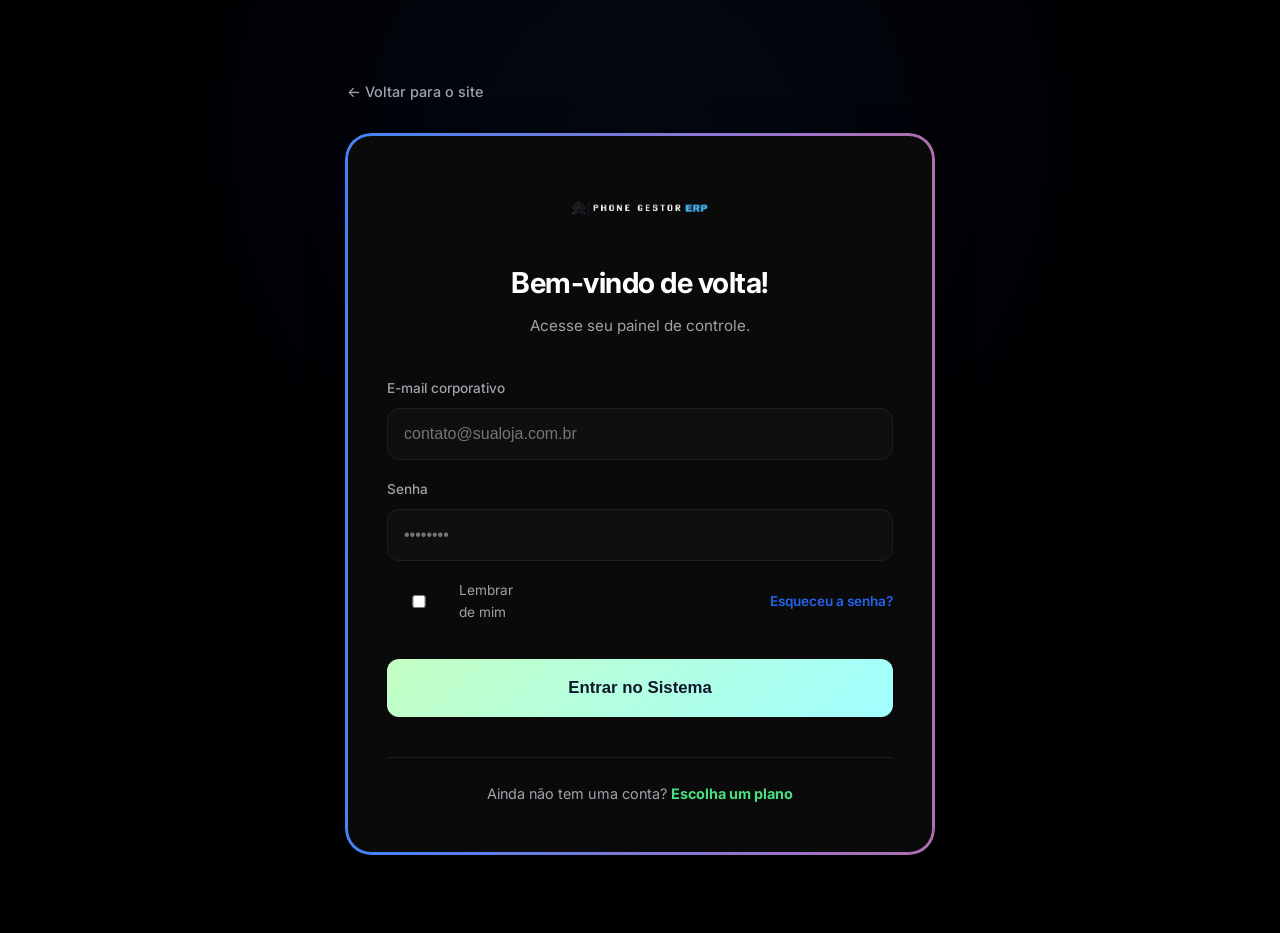
==== login.html @ ba608f6a "feat: Landing page, responsividade e tela de login finalizadas" ====
<!DOCTYPE html>
<html lang="pt-BR">
<head>
    <meta charset="UTF-8">
    <meta name="viewport" content="width=device-width, initial-scale=1.0">
    <title>Login | Phone Gestor ERP</title>
    <link rel="stylesheet" href="landing.css">
    <link href="https://fonts.googleapis.com/css2?family=Inter:wght@400;500;600;700;800&display=swap" rel="stylesheet">
</head>
<body class="dark-mode login-page-body">

    <div class="bg-glow glow-top" style="left: 50%; transform: translateX(-50%); width: 80vw; top: -20%;"></div>

    <div class="login-wrapper">
        <a href="index.html" class="btn-back" id="btnBack">← Voltar para o site</a>

        <div class="login-card gemini-border">
            <div class="login-header">
                <img src="Novo Projeto TextBranco.png" alt="Phone Gestor ERP" class="login-logo">
                <h2>Bem-vindo de volta!</h2>
                <p>Acesse seu painel de controle.</p>
            </div>

            <form class="login-form" onsubmit="event.preventDefault(); alert('Em breve: Redirecionando para o Dashboard em React! 🚀');">
                <div class="input-group">
                    <label for="email">E-mail corporativo</label>
                    <input type="email" id="email" placeholder="contato@sualoja.com.br" required>
                </div>

                <div class="input-group">
                    <label for="password">Senha</label>
                    <input type="password" id="password" placeholder="••••••••" required>
                </div>

                <div class="login-options">
                    <label class="remember-me">
                        <input type="checkbox"> Lembrar de mim
                    </label>
                    <a href="#" class="forgot-password">Esqueceu a senha?</a>
                </div>

                <button type="submit" class="btn-submit btn-login-action">Entrar no Sistema</button>
            </form>

            <div class="login-footer">
                <p>Ainda não tem uma conta? <a href="index.html#planos">Escolha um plano</a></p>
            </div>
        </div>
    </div>

    <script>
        document.getElementById('btnBack').addEventListener('click', function(e) {
            e.preventDefault(); // Impede o clique seco
            const link = this.href;
            document.body.style.opacity = '0'; // Faz a página sumir suavemente
            setTimeout(() => {
                window.location.href = link; // Vai pra home depois que sumiu
            }, 300); // 300ms é o tempo da transição no CSS
        });
    </script>
</body>
</html>
---- landing.css ----
:root {
    --bg-main: #000000;
    --bg-header: rgba(10, 10, 10, 0.9);
    --bg-card: #0a0a0a;
    --bg-card-dark: #121214;
    --text-primary: #ffffff;
    --text-secondary: #a1a1aa;
    --primary-color: #2563eb;
    --border-color: #1f1f23;
    --pill-bg: rgba(255, 255, 255, 0.03);
    --btn-cta-gradient: linear-gradient(135deg, #c4ffc4 0%, #a1ffff 100%);
    --shadow: 0 10px 40px rgba(0, 0, 0, 0.3);
    --gemini-gradient: linear-gradient(90deg, #4285f4, #9b72cb, #d96570, #f4af42, #4285f4);
    /* Cores Planos */
    --plan-bg-light: #ffffff;
    --plan-text-dark: #0f172a;
    --plan-highlight: linear-gradient(135deg, #2563eb 0%, #3b82f6 100%);
    /* Cor Métrica */
    --metric-gradient: linear-gradient(135deg, #4ade80 0%, #3b82f6 100%);
}

body.light-mode {
    --bg-main: #f8fafc;
    --bg-header: rgba(255, 255, 255, 0.9);
    --bg-card: #ffffff;
    --bg-card-dark: #f1f5f9;
    --text-primary: #0f172a;
    --text-secondary: #64748b;
    --border-color: #e2e8f0;
    --pill-bg: #e2e8f0;
    --shadow: 0 10px 40px rgba(0, 0, 0, 0.05);
}

* { margin: 0; padding: 0; box-sizing: border-box; }
html { scroll-behavior: smooth; }

body { 
    font-family: 'Inter', sans-serif; 
    background-color: var(--bg-main); 
    color: var(--text-primary); 
    transition: background-color 0.3s, color 0.3s; 
    line-height: 1.6; 
    overflow-x: hidden; 
    position: relative;
}

/* --- EFEITOS DE BRILHO (GLOW) NO FUNDO --- */
.bg-glow {
    position: absolute;
    border-radius: 50%;
    filter: blur(150px);
    z-index: 0;
    opacity: 0.3;
    pointer-events: none;
}
.glow-top {
    top: -10%;
    left: 10%;
    width: 50vw;
    height: 50vw;
    background: radial-gradient(circle, rgba(37, 99, 235, 0.5), transparent 70%);
}
.glow-bottom {
    bottom: 20%;
    right: 5%;
    width: 40vw;
    height: 40vw;
    background: radial-gradient(circle, rgba(74, 222, 128, 0.3), transparent 70%);
}

.container { max-width: 1200px; margin: 0 auto; padding: 0 5%; position: relative; z-index: 1; }

/* Header & Nav */
header { 
    background: var(--bg-header); 
    -webkit-backdrop-filter: blur(10px); /* Blindagem Safari */
    backdrop-filter: blur(10px); 
    padding: 0.8rem 0; position: fixed; width: 100%; top: 0; z-index: 1000; border-bottom: 1px solid var(--border-color); 
}
.navbar { display: flex; justify-content: space-between; align-items: center; }
.logo { font-size: 1.4rem; font-weight: 800; color: var(--text-primary); }
.logo span { color: var(--primary-color); }

.pill-menu { display: flex; background: var(--pill-bg); border-radius: 50px; padding: 0.3rem; border: 1px solid var(--border-color); }
.pill-menu a { text-decoration: none; color: var(--text-secondary); padding: 0.5rem 1.2rem; font-weight: 600; font-size: 0.9rem; border-radius: 50px; transition: background 0.3s, color 0.3s; }
.pill-menu a:hover, .pill-menu a.active { background: rgba(255, 255, 255, 0.05); color: var(--text-primary); }

.header-actions { display: flex; align-items: center; gap: 1rem; }
.theme-btn { background: none; border: none; cursor: pointer; font-size: 1.2rem; color: var(--text-secondary); transition: color 0.3s; }
.theme-btn:hover { color: var(--text-primary); }

body.dark-mode .icon-moon { display: none; }
body.light-mode .icon-sun { display: none; }

.btn-login { background: var(--primary-color); color: white; text-decoration: none; padding: 0.6rem 1.4rem; border-radius: 50px; font-weight: 700; }

/* Menu Mobile BTN */
.mobile-menu-btn {
    display: none;
    background: none;
    border: none;
    color: var(--text-primary);
    font-size: 1.8rem;
    cursor: pointer;
    margin-left: 0.5rem;
}

/* Hero Section */
.hero { padding: 6.5rem 0 5rem; display: flex; flex-direction: column; justify-content: flex-start; align-items: center; text-align: center; position: relative; }

.hero-badge { display: inline-flex; align-items: center; gap: 0.5rem; background: rgba(255, 255, 255, 0.03); border: 1px solid rgba(255, 255, 255, 0.1); padding: 0.5rem 1.2rem; border-radius: 50px; font-size: 0.9rem; color: var(--text-primary); margin-bottom: 2rem; font-weight: 600; -webkit-backdrop-filter: blur(5px); backdrop-filter: blur(5px); }
.badge-icon { font-size: 1.1rem; }

.hero-top-info { display: flex; align-items: center; justify-content: center; gap: 1.2rem; margin-bottom: 2rem; z-index: 2; position: relative; }
.top-logo { height: 65px; width: auto; object-fit: contain; }
.top-description { font-size: 0.9rem; color: var(--text-secondary); text-align: left; margin: 0; line-height: 1.4; border-left: 1px solid var(--border-color); padding-left: 1.2rem; }
.hero-main-text { z-index: 2; position: relative; }
.hero-main-text h1 { font-size: 4.2rem; line-height: 1.1; margin-bottom: 1.5rem; color: var(--text-primary); letter-spacing: -2px; }
.hero-main-text h1 span { color: #4ade80; }
.hero-main-text p { font-size: 1.2rem; color: var(--text-secondary); max-width: 700px; margin: 0 auto 3rem; line-height: 1.6; }

.hero-actions { display: flex; flex-direction: column; align-items: center; gap: 0.8rem; z-index: 2; position: relative; }
.micro-copy { font-size: 0.85rem; color: var(--text-secondary); font-weight: 500; opacity: 0.8; }

/* Botões Principais */
.btn-cta, .btn-faq { 
    background: var(--btn-cta-gradient); 
    color: #0f172a; 
    padding: 1.2rem 2.8rem; 
    border-radius: 50px; 
    font-weight: 800; 
    text-decoration: none; 
    font-size: 1.1rem; 
    transition: transform 0.3s ease; 
    display: inline-block; 
    position: relative; 
    z-index: 2; 
}
.btn-faq { padding: 1rem 2.2rem; font-size: 1.05rem; }

.btn-cta::before, .btn-faq::before { 
    content: ""; position: absolute; inset: -4px; border-radius: 60px; 
    background: var(--gemini-gradient); background-size: 300% 300%; 
    filter: blur(15px); z-index: -1; animation: moveGradient 4s linear infinite; 
    opacity: 0.7; transition: opacity 0.3s ease; pointer-events: none;
}
.btn-cta:hover::before, .btn-faq:hover::before { opacity: 1; }
.btn-cta:hover, .btn-faq:hover { transform: scale(1.05); }

/* Avatar Group */
.avatar-group-wrapper { display: flex; align-items: center; gap: 1rem; margin-top: 1.5rem; background: rgba(255, 255, 255, 0.03); padding: 0.5rem 1rem 0.5rem 0.5rem; border-radius: 50px; border: 1px solid var(--border-color); -webkit-backdrop-filter: blur(5px); backdrop-filter: blur(5px);}
.avatar-group { display: flex; align-items: center; }
.avatar-group img, .avatar-count { 
    width: 40px; height: 40px; 
    border-radius: 50%; 
    border: 2px solid var(--bg-main); 
    object-fit: cover; 
    position: relative;
}
.avatar-group img:not(:first-child), .avatar-count { margin-left: -15px; }

.avatar-count { 
    background: var(--metric-gradient); 
    color: #0f172a; 
    display: flex; align-items: center; justify-content: center; 
    font-weight: 800; font-size: 0.75rem; z-index: 1; 
}
.avatar-text { font-size: 0.85rem; color: var(--text-secondary); font-weight: 500; }

/* SEÇÃO DE MÉTRICAS */
.metrics { padding: 4rem 0 6rem; text-align: center; }
.gradient-text {
    background: var(--metric-gradient);
    -webkit-background-clip: text;
    background-clip: text;
    -webkit-text-fill-color: transparent;
    display: inline-block;
}
.metrics-grid { display: grid; grid-template-columns: repeat(4, 1fr); gap: 2rem; max-width: 1100px; margin: 0 auto; background: var(--bg-card); padding: 3rem; border-radius: 24px; border: 1px solid var(--border-color); box-shadow: var(--shadow); }
.metric-item h3 { font-size: 3rem; font-weight: 800; letter-spacing: -2px; margin-bottom: 0.5rem; }
.metric-item p { font-size: 0.95rem; color: var(--text-secondary); font-weight: 500; line-height: 1.4; }

/* COMPARAÇÃO LADO A LADO */
.comparison { padding: 5rem 0; }
.comparison-header { text-align: center; margin-bottom: 4rem; }
.comparison-header h2 { font-size: 2.8rem; color: var(--text-primary); margin-bottom: 1rem; letter-spacing: -1px; }
.comparison-header p { font-size: 1.2rem; color: var(--text-secondary); max-width: 600px; margin: 0 auto; }
.comparison-grid { display: grid; grid-template-columns: 1fr 1fr; gap: 2.5rem; max-width: 1000px; margin: 0 auto; }
.compare-card { padding: 3rem; border-radius: 24px; position: relative; }

.card-gestor { background-color: var(--bg-card-dark); border: none; display: flex; flex-direction: column; gap: 2rem; transition: background 0.3s; }
.card-logo-wrapper { display: flex; justify-content: center; margin-bottom: 0.5rem; }
.compare-logo { height: 75px; width: auto; object-fit: contain; }

.gemini-border::before {
    content: ""; position: absolute; inset: -2px; border-radius: 26px; padding: 3px;
    background: var(--gemini-gradient); background-size: 300% 300%;
    -webkit-mask: linear-gradient(#fff 0 0) content-box, linear-gradient(#fff 0 0);
    -webkit-mask-composite: xor; mask: linear-gradient(#fff 0 0) content-box, linear-gradient(#fff 0 0); mask-composite: exclude;
    animation: moveGradient 4s linear infinite; pointer-events: none;
}
@keyframes moveGradient { 0% { background-position: 0% 50%; } 50% { background-position: 100% 50%; } 100% { background-position: 0% 50%; } }

.card-others { background: linear-gradient(180deg, #ef4444 0%, #7f1d1d 100%); color: white; box-shadow: 0 10px 40px rgba(239, 68, 68, 0.2); }
.card-others h3 { font-size: 2rem; text-align: center; margin-bottom: 1.5rem; border-bottom: 1px solid rgba(255,255,255,0.15); padding-bottom: 1.5rem; color: white; letter-spacing: -1px; }

.compare-list { list-style: none; display: flex; flex-direction: column; gap: 1.5rem; }
.compare-list li { display: flex; align-items: center; gap: 1.2rem; font-size: 1rem; line-height: 1.4; }
.card-gestor .compare-list li { color: var(--text-primary); font-weight: 600; }
.card-others .compare-list li { color: #fecaca; }

.icon-check { color: #4ade80; font-size: 1.3rem; font-weight: 900; background: rgba(74, 222, 128, 0.1); width: 32px; height: 32px; display: flex; align-items: center; justify-content: center; border-radius: 50%; flex-shrink: 0; }
.icon-x { color: white; font-size: 1.3rem; font-weight: 900; background: rgba(255, 255, 255, 0.2); width: 32px; height: 32px; display: flex; align-items: center; justify-content: center; border-radius: 50%; flex-shrink: 0; }

/* SEÇÃO DE AVALIAÇÕES */
.testimonials { padding: 5rem 0; background: transparent; }
.testimonials-header { text-align: center; margin-bottom: 4rem; }
.testimonials-header h2 { font-size: 2.8rem; color: var(--text-primary); margin-bottom: 1rem; letter-spacing: -1px; }
.testimonials-header p { font-size: 1.2rem; color: var(--text-secondary); max-width: 600px; margin: 0 auto; }

.testimonials-grid { display: grid; grid-template-columns: repeat(3, 1fr); gap: 2rem; }
.test-card { background: var(--bg-card); padding: 2.5rem; border-radius: 20px; border: 1px solid var(--border-color); display: flex; flex-direction: column; gap: 1.5rem; transition: transform 0.3s, box-shadow 0.3s; }
.test-card:hover { transform: translateY(-5px); box-shadow: var(--shadow); border-color: rgba(255,255,255,0.1); }

.stars { color: #fbbf24; font-size: 1.5rem; letter-spacing: 2px; }
.test-text { color: var(--text-secondary); font-style: italic; line-height: 1.6; flex-grow: 1; }

.test-user { display: flex; align-items: center; gap: 1rem; border-top: 1px solid var(--border-color); padding-top: 1.5rem; }
.test-user img { width: 50px; height: 50px; border-radius: 50%; object-fit: cover; }
.user-details { display: flex; flex-direction: column; }
.user-details strong { color: var(--text-primary); font-size: 1rem; }
.user-details span { color: var(--primary-color); font-size: 0.85rem; font-weight: 600; }

/* SEÇÃO DE PLANOS */
.pricing { padding: 5rem 0 8rem; }
.pricing-header { text-align: center; margin-bottom: 4rem; }
.pricing-header h2 { font-size: 2.8rem; color: var(--text-primary); margin-bottom: 1rem; letter-spacing: -1px; }
.pricing-header p { font-size: 1.2rem; color: var(--text-secondary); }
.pricing-grid { display: grid; grid-template-columns: repeat(3, 1fr); gap: 2rem; max-width: 1100px; margin: 0 auto; align-items: stretch; }
.pricing-card { background: var(--plan-bg-light); border-radius: 24px; padding: 3rem 2rem; display: flex; flex-direction: column; box-shadow: var(--shadow); position: relative; }
.plan-subtitle { font-size: 0.9rem; color: #64748b; min-height: 40px; margin-bottom: 1rem; }
.plan-title { font-size: 2.5rem; color: var(--plan-text-dark); margin-bottom: 2rem; letter-spacing: -1px; }
.plan-features { list-style: none; margin-bottom: 3rem; flex-grow: 1; }
.plan-features li { display: flex; align-items: flex-start; gap: 0.8rem; margin-bottom: 1.2rem; font-size: 0.95rem; color: #334155; }
.icon-check-small { color: #22c55e; font-weight: bold; font-size: 1.1rem; }
.plan-price { display: flex; align-items: baseline; gap: 0.5rem; margin-bottom: 0.5rem; color: var(--plan-text-dark); }
.price-prefix { font-size: 1.5rem; font-weight: 700; }
.price-value { font-size: 3.5rem; font-weight: 800; letter-spacing: -2px; display: flex; align-items: flex-start;}
.cents { font-size: 0.45em; font-weight: 700; line-height: 1.2; margin-top: 0.3rem; margin-left: 2px;}
.plan-billing { font-size: 0.9rem; color: #64748b; margin-bottom: 2rem; font-weight: 500;}

.btn-plan { width: 100%; text-align: center; padding: 1.1rem; border-radius: 50px; font-weight: 700; text-decoration: none; transition: transform 0.2s, opacity 0.2s; position: relative; z-index: 2; cursor: pointer; }
.btn-plan:hover { transform: scale(1.02); opacity: 0.9; }
.btn-plan-light { background: #e2e8f0; color: #0f172a; }

.plan-highlight { background: var(--plan-highlight); transform: scale(1.05); z-index: 10; border: none; }
.text-light { color: #ffffff !important; }
.plan-highlight .plan-features li { color: #ffffff; font-weight: 700; }
.plan-highlight .icon-check-small { color: #4ade80; }
.btn-plan-dark { background: #4ade80; color: #0f172a; }
.badge { position: absolute; top: -15px; left: 50%; transform: translateX(-50%); background: white; color: var(--primary-color); padding: 0.5rem 1.5rem; border-radius: 50px; font-weight: 800; font-size: 0.8rem; box-shadow: 0 4px 10px rgba(0,0,0,0.1); z-index: 5; white-space: nowrap;}

/* SEÇÃO DE DÚVIDAS (FAQ) */
.faq-section { padding: 6rem 0; background-color: var(--bg-card); border-top: 1px solid var(--border-color); border-bottom: 1px solid var(--border-color);}
.faq-grid { display: grid; grid-template-columns: 1fr 1.2fr; gap: 4rem; align-items: start; }
.faq-left { position: sticky; top: 100px; }
.faq-accent-line { width: 60px; height: 4px; background: var(--gemini-gradient); margin-bottom: 1.5rem; border-radius: 2px; }
.faq-left h2 { font-size: 2.5rem; color: var(--text-primary); margin-bottom: 1.5rem; line-height: 1.2; letter-spacing: -1px; }
.faq-left p { color: var(--text-secondary); font-size: 1.1rem; margin-bottom: 2rem; line-height: 1.6; }

.faq-right { display: flex; flex-direction: column; gap: 1rem; }
.faq-item { border: 1px solid var(--border-color); border-radius: 12px; background: var(--bg-main); overflow: hidden; transition: border-color 0.3s; }
.faq-item.active { border-color: var(--primary-color); }
.faq-question { width: 100%; text-align: left; padding: 1.5rem; background: none; border: none; color: var(--text-primary); font-size: 1.1rem; font-weight: 600; cursor: pointer; display: flex; justify-content: space-between; align-items: center; font-family: 'Inter', sans-serif; }
.faq-icon { font-size: 1.5rem; color: var(--text-secondary); transition: transform 0.3s ease; }
.faq-item.active .faq-icon { transform: rotate(45deg); color: var(--primary-color); }
.faq-answer { max-height: 0; overflow: hidden; transition: max-height 0.4s ease-out, padding 0.4s ease; padding: 0 1.5rem; }
.faq-item.active .faq-answer { max-height: 200px; padding: 0 1.5rem 1.5rem 1.5rem; }
.faq-answer p { color: var(--text-secondary); font-size: 0.95rem; line-height: 1.6; }

/* CAPTURA */
.capture { padding: 6rem 0; margin: auto; position: relative;}
.hero-form { background: var(--bg-card); padding: 3.5rem; border-radius: 24px; border: 1px solid var(--border-color); box-shadow: var(--shadow); max-width: 550px; margin: 0 auto; text-align: center; position: relative; z-index: 2;}
.hero-form h3 { margin-bottom: 0.8rem; font-size: 1.8rem; letter-spacing: -1px;}
.hero-form p { color: var(--text-secondary); font-size: 0.95rem; margin-bottom: 2rem; }
form { display: flex; flex-direction: column; gap: 1.2rem; }
input { padding: 1.2rem; background: rgba(255, 255, 255, 0.02); border: 1px solid var(--border-color); border-radius: 12px; font-size: 1rem; color: var(--text-primary); transition: border-color 0.3s, background 0.3s; width: 100%;}
input:focus { outline: none; border-color: var(--primary-color); background: rgba(255, 255, 255, 0.05);}
.btn-submit { background: var(--btn-cta-gradient); color: #0f172a; border: none; padding: 1.2rem; border-radius: 12px; font-weight: 800; cursor: pointer; font-size: 1.1rem; transition: transform 0.2s; position: relative; z-index: 2; width: 100%;}
.btn-submit:hover { transform: scale(1.02); }

/* RODAPÉ (SITE-FOOTER) */
.site-footer { background-color: var(--bg-card); padding: 5rem 0 2rem; border-top: 1px solid var(--border-color); margin-top: 2rem; }
.footer-top { display: flex; justify-content: space-between; align-items: flex-start; gap: 3rem; margin-bottom: 3rem; }
.footer-about { flex: 1; max-width: 450px; }
.footer-logo { height: 40px; margin-bottom: 1.5rem; }
.footer-about p { color: var(--text-secondary); font-size: 0.95rem; line-height: 1.6; margin-bottom: 1.5rem; }

.footer-links a { color: #ef4444; text-decoration: none; font-size: 0.9rem; transition: color 0.3s; cursor: pointer; }
.footer-links a:hover { color: var(--primary-color); }
.separator { color: var(--text-secondary); margin: 0 0.5rem; }

.footer-social { display: flex; gap: 1rem; flex: 1; justify-content: center; }
.social-icon { width: 40px; height: 40px; border-radius: 50%; background: rgba(255, 255, 255, 0.05); color: var(--text-primary); display: flex; align-items: center; justify-content: center; text-decoration: none; transition: background 0.3s, transform 0.2s; border: 1px solid var(--border-color); }
.social-icon svg { fill: currentColor; }
.social-icon:hover { background: var(--primary-color); color: white; transform: translateY(-3px); }

.footer-action { flex: 1; display: flex; justify-content: flex-end; }
.btn-top { background: var(--btn-cta-gradient); color: #0f172a; padding: 0.8rem 1.5rem; border-radius: 50px; font-weight: 700; text-decoration: none; transition: transform 0.2s; display: flex; align-items: center; gap: 0.5rem; }
.btn-top:hover { transform: scale(1.05); }

.footer-divider { height: 1px; background: var(--border-color); margin-bottom: 1.5rem; }
.footer-bottom { text-align: center; color: var(--text-secondary); font-size: 0.85rem; }

/* --- ESTILOS DAS JANELAS MODAIS --- */
.modal { 
    position: fixed; z-index: 2000; left: 0; top: 0; width: 100%; height: 100%; overflow: auto; 
    background-color: rgba(0,0,0,0.8); 
    -webkit-backdrop-filter: blur(8px); 
    backdrop-filter: blur(8px); 
    opacity: 0; visibility: hidden; pointer-events: none;
    transition: opacity 0.4s ease, visibility 0.4s ease;
}
.modal.show-modal { 
    opacity: 1; visibility: visible; pointer-events: auto;
}

.modal-content { 
    background-color: var(--bg-card); margin: 5vh auto; padding: 2.5rem; border: 1px solid var(--border-color); 
    width: 90%; max-width: 800px; border-radius: 24px; color: var(--text-primary); 
    position: relative; box-shadow: 0 25px 50px -12px rgba(0, 0, 0, 0.5); 
    transform: translateY(-30px) scale(0.95);
    transition: transform 0.4s cubic-bezier(0.175, 0.885, 0.32, 1.275);
}
.modal.show-modal .modal-content {
    transform: translateY(0) scale(1);
}

.close-modal { color: var(--text-secondary); position: absolute; top: 1.5rem; right: 2rem; font-size: 28px; font-weight: bold; cursor: pointer; transition: color 0.3s; z-index: 10; }
.close-modal:hover { color: var(--primary-color); }

.modal-body { margin-top: 1.5rem; max-height: 65vh; overflow-y: auto; padding-right: 1.5rem; }
.modal-body h3 { margin-top: 1.5rem; margin-bottom: 0.5rem; color: var(--text-primary); font-size: 1.2rem; }
.modal-body p { color: var(--text-secondary); margin-bottom: 1rem; line-height: 1.6; font-size: 0.95rem; }

.modal-body::-webkit-scrollbar { width: 8px; }
.modal-body::-webkit-scrollbar-track { background: var(--bg-main); border-radius: 4px; }
.modal-body::-webkit-scrollbar-thumb { background: var(--border-color); border-radius: 4px; }

/* CHECKOUT MODAL */
.checkout-content { max-width: 900px; padding: 0; overflow: hidden; }
.checkout-grid { display: grid; grid-template-columns: 1fr 1fr; }
.checkout-summary { background: var(--bg-card-dark); padding: 3.5rem; border-right: 1px solid var(--border-color); display: flex; flex-direction: column; justify-content: center;}
.checkout-form-container { padding: 3.5rem; }
.checkout-summary h3, .checkout-form-container h3 { margin-bottom: 1.5rem; font-size: 1.5rem; color: var(--text-primary); letter-spacing: -0.5px;}

.plan-selected, .plan-price-selected { margin-bottom: 1.5rem; padding-bottom: 1.5rem; border-bottom: 1px solid rgba(255,255,255,0.1); }
.label { display: block; font-size: 0.9rem; color: var(--text-secondary); margin-bottom: 0.3rem; }
.plan-selected strong { font-size: 1.8rem; color: var(--primary-color); letter-spacing: -1px;}
.plan-price-selected strong { font-size: 1.5rem; color: var(--text-primary); }
.checkout-note { font-size: 0.85rem; color: var(--text-secondary); margin-top: 2rem; line-height: 1.5; background: rgba(255,255,255,0.02); padding: 1rem; border-radius: 8px; border: 1px solid var(--border-color);}

/* REVEAL UP */
.reveal-up { opacity: 0; transform: translateY(40px); transition: all 0.8s cubic-bezier(0.5, 0, 0, 1); }
.reveal-up.active { opacity: 1; transform: translateY(0); }
.delay-1 { transition-delay: 0.15s; }
.delay-2 { transition-delay: 0.3s; }
.delay-3 { transition-delay: 0.45s; }
.delay-4 { transition-delay: 0.6s; }


/* --- TELA DE LOGIN --- */
.login-page-body {
    display: flex;
    align-items: center;
    justify-content: center;
    min-height: 100vh;
    background-color: var(--bg-main);
    overflow-y: auto; 
    overflow-x: hidden;
    padding: 3rem 0; 
    transition: opacity 0.4s ease; 
}

.login-wrapper {
    width: 100%;
    max-width: 650px;
    padding: 2rem;
    position: relative;
    z-index: 2;
    display: flex;
    flex-direction: column;
    align-items: center;
    animation: loginEnter 0.6s cubic-bezier(0.16, 1, 0.3, 1) forwards;
}

@keyframes loginEnter {
    from { opacity: 0; transform: translateY(40px); }
    to { opacity: 1; transform: translateY(0); }
}

.btn-back {
    align-self: flex-start;
    color: var(--text-secondary);
    text-decoration: none;
    font-size: 0.9rem;
    font-weight: 500;
    margin-bottom: 2rem;
    transition: color 0.3s;
}
.btn-back:hover { color: var(--primary-color); }

.login-card {
    background: var(--bg-card);
    width: 100%;
    padding: 3rem 2.5rem;
    border-radius: 24px;
    box-shadow: var(--shadow);
    position: relative;
}

.login-header { text-align: center; margin-bottom: 2.5rem; }
.login-logo { height: 45px; margin-bottom: 1.5rem; }
.login-header h2 { font-size: 1.8rem; margin-bottom: 0.5rem; letter-spacing: -0.5px; }
.login-header p { color: var(--text-secondary); font-size: 0.95rem; }

.login-form { display: flex; flex-direction: column; gap: 1.2rem; }
.input-group { text-align: left; }
.input-group label { display: block; font-size: 0.85rem; color: var(--text-secondary); margin-bottom: 0.5rem; font-weight: 500; }
.login-form input { padding: 1rem; border-radius: 12px; font-size: 1rem; width: 100%; }

.login-options { display: flex; justify-content: space-between; align-items: center; font-size: 0.85rem; margin-bottom: 0.5rem; }
.remember-me { display: flex; align-items: center; gap: 0.5rem; color: var(--text-secondary); cursor: pointer; }
.forgot-password { color: var(--primary-color); text-decoration: none; font-weight: 600; }
.forgot-password:hover { text-decoration: underline; }

.btn-login-action { padding: 1.2rem; font-size: 1.05rem; margin-top: 0.5rem; }

.login-footer { margin-top: 2.5rem; text-align: center; font-size: 0.9rem; color: var(--text-secondary); border-top: 1px solid var(--border-color); padding-top: 1.5rem; }
.login-footer a { color: #4ade80; text-decoration: none; font-weight: 700; transition: opacity 0.3s; }
.login-footer a:hover { opacity: 0.8; }


/* RESPONSIVO */
@media (max-width: 968px) {
    /* Menu Mobile */
    .mobile-menu-btn { display: block; }
    
    .pill-menu { 
        position: absolute;
        top: 100%;
        left: 0;
        width: 100%;
        background: var(--bg-card);
        flex-direction: column;
        padding: 1.5rem;
        border-radius: 0 0 20px 20px;
        border-bottom: 1px solid var(--border-color);
        box-shadow: var(--shadow);
        opacity: 0;
        visibility: hidden;
        transform: translateY(-20px);
        transition: all 0.3s ease;
        z-index: 999;
    }

    .pill-menu.show-mobile-menu {
        opacity: 1;
        visibility: visible;
        transform: translateY(0);
    }

    .pill-menu a { text-align: center; padding: 1rem; font-size: 1.1rem;}

    .hero { padding-top: 5.5rem; }
    .hero-main-text h1 { font-size: 2.8rem; }
    .hero-top-info { flex-direction: column; text-align: center; }
    .top-description { text-align: center; border-left: none; padding-left: 0; }
    
    .glow-top { width: 100vw; height: 100vw; left: -10%; }
    .glow-bottom { width: 100vw; height: 100vw; right: -10%; bottom: 0;}

    .metrics-grid { grid-template-columns: repeat(2, 1fr); padding: 2rem; gap: 2rem;}
    .metric-item h3 { font-size: 2.5rem; }

    .comparison-grid { grid-template-columns: 1fr; gap: 2rem; }
    .testimonials-grid { grid-template-columns: 1fr; }
    
    .pricing-grid { grid-template-columns: 1fr; gap: 3rem; }
    .plan-highlight { transform: none; }
    
    .faq-grid { grid-template-columns: 1fr; gap: 2rem; }
    .faq-left { position: static; text-align: center; }
    .faq-accent-line { margin: 0 auto 1.5rem; }
    
    .footer-top { flex-direction: column; align-items: center; text-align: center; }
    .footer-about { max-width: 100%; }
    .footer-action { justify-content: center; width: 100%; }
    
    .checkout-grid { grid-template-columns: 1fr; }
    .checkout-summary { border-right: none; border-bottom: 1px solid var(--border-color); padding: 2rem; }
    .checkout-form-container { padding: 2rem; }
    .modal-content { margin: 5vh auto; width: 95%; }
}

@media (max-width: 480px) {
    .metrics-grid { grid-template-columns: 1fr; text-align: center;}
    .hero-main-text h1 { font-size: 2.2rem; }
}
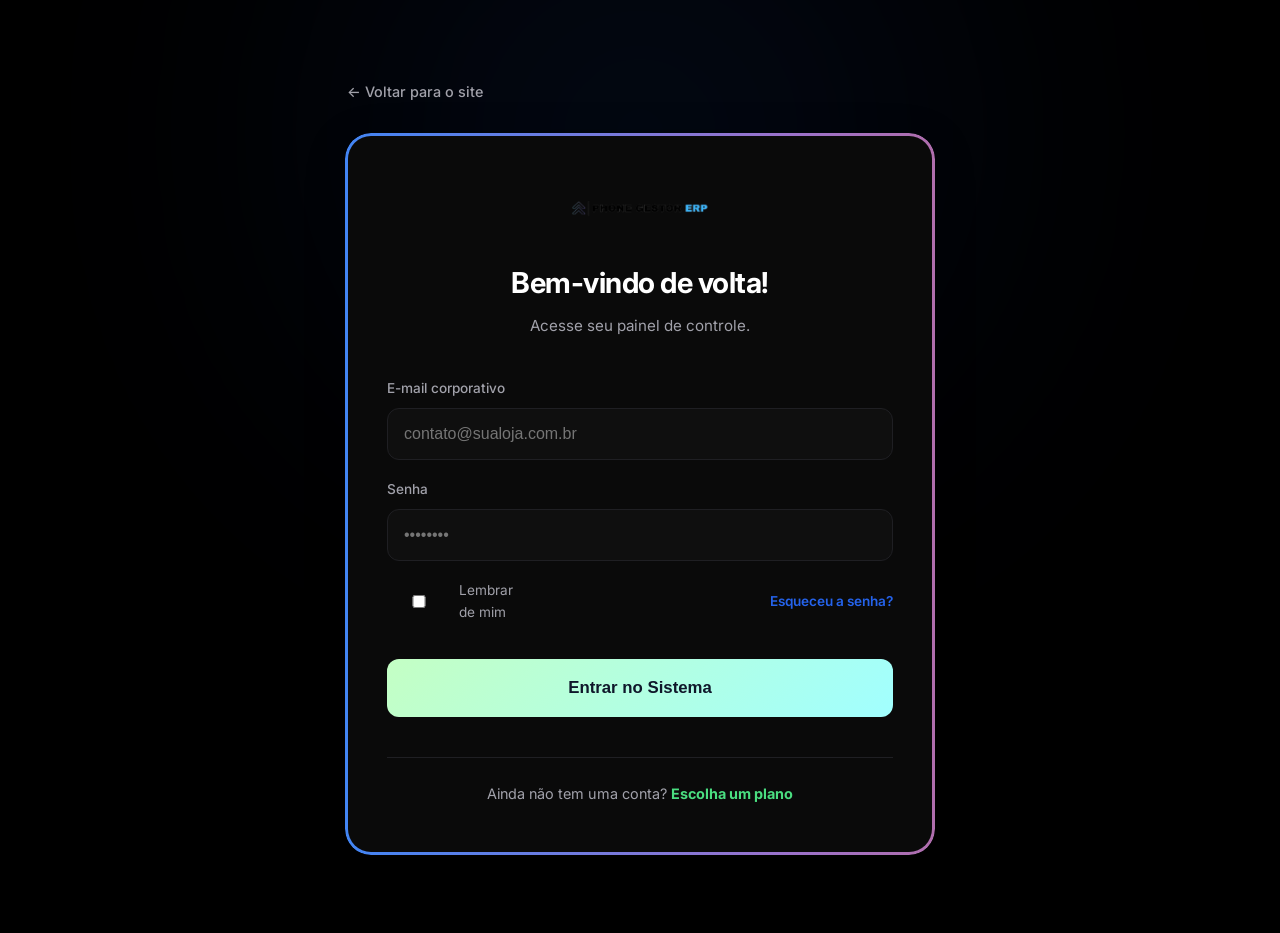
==== commit d036fa16: "feat: landing page otimizada, responsiva e estruturada" ====
--- a/login.html
+++ b/login.html
@@ -16,7 +16,7 @@
 
         <div class="login-card gemini-border">
             <div class="login-header">
-                <img src="Novo Projeto TextBranco.png" alt="Phone Gestor ERP" class="login-logo">
+                <img src="assets/logo-dark.png" alt="Phone Gestor ERP" class="login-logo">
                 <h2>Bem-vindo de volta!</h2>
                 <p>Acesse seu painel de controle.</p>
             </div>
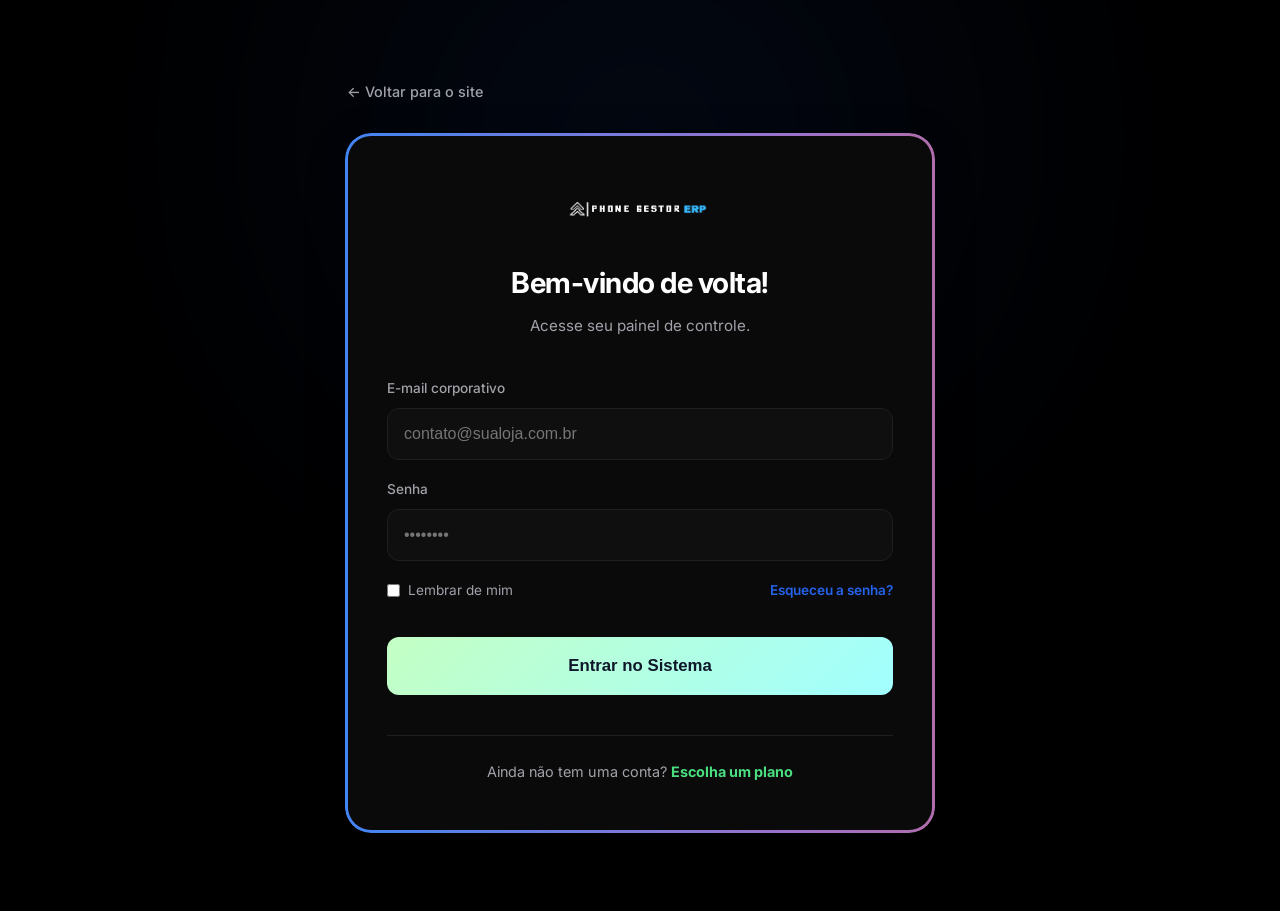
==== commit ecdee3a6: "git commit -m "fix: correcoes no tema e alinhamento da tela de login"" ====
--- a/login.html
+++ b/login.html
@@ -16,7 +16,7 @@
 
         <div class="login-card gemini-border">
             <div class="login-header">
-                <img src="assets/logo-dark.png" alt="Phone Gestor ERP" class="login-logo">
+                <img src="assets/logo-light.png" alt="Phone Gestor ERP" class="login-logo top-logo">
                 <h2>Bem-vindo de volta!</h2>
                 <p>Acesse seu painel de controle.</p>
             </div>
@@ -58,5 +58,7 @@
             }, 300); // 300ms é o tempo da transição no CSS
         });
     </script>
+    
+    <script src="landing.js"></script>
 </body>
 </html>
--- a/landing.css
+++ b/landing.css
@@ -106,21 +106,46 @@
 }
 
 /* Hero Section */
-.hero { padding: 6.5rem 0 5rem; display: flex; flex-direction: column; justify-content: flex-start; align-items: center; text-align: center; position: relative; }
-
-.hero-badge { display: inline-flex; align-items: center; gap: 0.5rem; background: rgba(255, 255, 255, 0.03); border: 1px solid rgba(255, 255, 255, 0.1); padding: 0.5rem 1.2rem; border-radius: 50px; font-size: 0.9rem; color: var(--text-primary); margin-bottom: 2rem; font-weight: 600; -webkit-backdrop-filter: blur(5px); backdrop-filter: blur(5px); }
-.badge-icon { font-size: 1.1rem; }
-
-.hero-top-info { display: flex; align-items: center; justify-content: center; gap: 1.2rem; margin-bottom: 2rem; z-index: 2; position: relative; }
+.hero { padding: 7rem 0 6rem; display: flex; flex-direction: column; justify-content: flex-start; align-items: center; text-align: center; position: relative; }
+
+/* --- NOVO: Status Badge Piscante --- */
+.status-badge {
+    display: inline-flex;
+    align-items: center;
+    gap: 0.6rem;
+    background: rgba(255, 255, 255, 0.03);
+    border: 1px solid rgba(255, 255, 255, 0.08);
+    padding: 0.5rem 1.2rem;
+    border-radius: 50px;
+    font-size: 0.85rem;
+    color: var(--text-secondary);
+    font-weight: 600;
+    margin-bottom: 2rem;
+    -webkit-backdrop-filter: blur(10px);
+    backdrop-filter: blur(10px);
+}
+.status-dot {
+    width: 8px;
+    height: 8px;
+    background-color: #22c55e;
+    border-radius: 50%;
+    box-shadow: 0 0 10px #22c55e;
+    animation: pulseDot 2s infinite;
+}
+@keyframes pulseDot {
+    0% { transform: scale(0.95); box-shadow: 0 0 0 0 rgba(34, 197, 94, 0.7); }
+    70% { transform: scale(1); box-shadow: 0 0 0 6px rgba(34, 197, 94, 0); }
+    100% { transform: scale(0.95); box-shadow: 0 0 0 0 rgba(34, 197, 94, 0); }
+}
+
+.hero-top-info { display: flex; align-items: center; justify-content: center; gap: 1.2rem; margin-bottom: 1.5rem; z-index: 2; position: relative; }
 .top-logo { height: 65px; width: auto; object-fit: contain; }
-.top-description { font-size: 0.9rem; color: var(--text-secondary); text-align: left; margin: 0; line-height: 1.4; border-left: 1px solid var(--border-color); padding-left: 1.2rem; }
 .hero-main-text { z-index: 2; position: relative; }
 .hero-main-text h1 { font-size: 4.2rem; line-height: 1.1; margin-bottom: 1.5rem; color: var(--text-primary); letter-spacing: -2px; }
 .hero-main-text h1 span { color: #4ade80; }
-.hero-main-text p { font-size: 1.2rem; color: var(--text-secondary); max-width: 700px; margin: 0 auto 3rem; line-height: 1.6; }
-
-.hero-actions { display: flex; flex-direction: column; align-items: center; gap: 0.8rem; z-index: 2; position: relative; }
-.micro-copy { font-size: 0.85rem; color: var(--text-secondary); font-weight: 500; opacity: 0.8; }
+.hero-main-text p { font-size: 1.2rem; color: var(--text-secondary); max-width: 700px; margin: 0 auto 2.5rem; line-height: 1.6; }
+
+.hero-actions { display: flex; flex-direction: column; align-items: center; gap: 1.5rem; z-index: 2; position: relative; }
 
 /* Botões Principais */
 .btn-cta, .btn-faq { 
@@ -137,7 +162,6 @@
     z-index: 2; 
 }
 .btn-faq { padding: 1rem 2.2rem; font-size: 1.05rem; }
-
 .btn-cta::before, .btn-faq::before { 
     content: ""; position: absolute; inset: -4px; border-radius: 60px; 
     background: var(--gemini-gradient); background-size: 300% 300%; 
@@ -148,22 +172,66 @@
 .btn-cta:hover, .btn-faq:hover { transform: scale(1.05); }
 
 /* Avatar Group */
-.avatar-group-wrapper { display: flex; align-items: center; gap: 1rem; margin-top: 1.5rem; background: rgba(255, 255, 255, 0.03); padding: 0.5rem 1rem 0.5rem 0.5rem; border-radius: 50px; border: 1px solid var(--border-color); -webkit-backdrop-filter: blur(5px); backdrop-filter: blur(5px);}
+.avatar-group-wrapper { display: flex; align-items: center; gap: 1rem; background: rgba(255, 255, 255, 0.03); padding: 0.5rem 1rem 0.5rem 0.5rem; border-radius: 50px; border: 1px solid rgba(255,255,255,0.05); -webkit-backdrop-filter: blur(5px); backdrop-filter: blur(5px);}
 .avatar-group { display: flex; align-items: center; }
-.avatar-group img, .avatar-count { 
-    width: 40px; height: 40px; 
-    border-radius: 50%; 
-    border: 2px solid var(--bg-main); 
-    object-fit: cover; 
+.avatar-group img, .avatar-count { width: 35px; height: 35px; border-radius: 50%; border: 2px solid var(--bg-main); object-fit: cover; position: relative; }
+.avatar-group img:not(:first-child), .avatar-count { margin-left: -12px; }
+.avatar-count { background: var(--metric-gradient); color: #0f172a; display: flex; align-items: center; justify-content: center; font-weight: 800; font-size: 0.7rem; z-index: 1; }
+.avatar-text { font-size: 0.8rem; color: var(--text-secondary); font-weight: 500; }
+
+/* --- NOVO: Floating Dashboard Widgets --- */
+.floating-widgets {
+    display: flex;
+    flex-direction: row; /* Coloca um ao lado do outro */
+    justify-content: center;
+    flex-wrap: wrap; /* Permite que caiam para a linha de baixo no celular */
+    gap: 1.5rem;
+    margin-top: 4.5rem;
+    width: 100%;
+    max-width: 1100px; /* Aumentado para caber os 3 lado a lado */
     position: relative;
-}
-.avatar-group img:not(:first-child), .avatar-count { margin-left: -15px; }
-
-.avatar-count { 
-    background: var(--metric-gradient); 
-    color: #0f172a; 
-    display: flex; align-items: center; justify-content: center; 
-    font-weight: 800; font-size: 0.75rem; z-index: 1; 
+    z-index: 2;
+}
+
+.widget-card {
+    background: #0d0d0f;
+    border: 1px solid rgba(255, 255, 255, 0.05);
+    border-radius: 16px;
+    padding: 1.2rem 1.8rem;
+    display: flex;
+    justify-content: space-between;
+    align-items: center;
+    transition: box-shadow 0.4s ease, border-color 0.4s ease; /* Transição apenas na sombra agora */
+    cursor: default;
+    box-shadow: 0 10px 30px rgba(0,0,0,0.5);
+    flex: 1 1 300px; /* Faz os cards terem a mesma largura base */
+    max-width: 350px;
+}
+
+/* Hover sem zoom, apenas ativando o brilho azul premium */
+.widget-card:hover {
+    box-shadow: 0 15px 40px rgba(37, 99, 235, 0.2); 
+    border-color: rgba(37, 99, 235, 0.4);
+}
+
+.widget-left { display: flex; align-items: center; gap: 1.2rem; }
+.widget-icon { font-size: 1.6rem; }
+.widget-text { display: flex; flex-direction: column; text-align: left; }
+.widget-label { font-size: 0.8rem; color: #a1a1aa; font-weight: 500; margin-bottom: 0.2rem; }
+.widget-value { font-size: 1.2rem; color: #ffffff; font-weight: 700; letter-spacing: -0.5px;}
+
+.widget-tag { font-size: 0.75rem; font-weight: 700; padding: 0.4rem 0.8rem; border-radius: 50px; white-space: nowrap; }
+.tag-green { color: #4ade80; background: rgba(74, 222, 128, 0.1); border: 1px solid rgba(74, 222, 128, 0.2); }
+.tag-blue { color: #60a5fa; background: rgba(59, 130, 246, 0.1); border: 1px solid rgba(59, 130, 246, 0.2); }
+
+/* Animações de flutuação limpas */
+.float-1 { animation: floatCard 6s ease-in-out infinite; z-index: 3;}
+.float-2 { animation: floatCard 7s ease-in-out infinite 1s; z-index: 2;}
+.float-3 { animation: floatCard 5s ease-in-out infinite 2s; z-index: 1;}
+
+@keyframes floatCard {
+    0%, 100% { transform: translateY(0); }
+    50% { transform: translateY(-12px); }
 }
 .avatar-text { font-size: 0.85rem; color: var(--text-secondary); font-weight: 500; }
 
@@ -430,7 +498,17 @@
 .login-form input { padding: 1rem; border-radius: 12px; font-size: 1rem; width: 100%; }
 
 .login-options { display: flex; justify-content: space-between; align-items: center; font-size: 0.85rem; margin-bottom: 0.5rem; }
-.remember-me { display: flex; align-items: center; gap: 0.5rem; color: var(--text-secondary); cursor: pointer; }
+
+/* FIX: "Lembrar de mim" em uma linha só */
+.remember-me { 
+    display: flex; 
+    align-items: center; 
+    gap: 0.5rem; 
+    color: var(--text-secondary); 
+    cursor: pointer; 
+    white-space: nowrap; 
+}
+
 .forgot-password { color: var(--primary-color); text-decoration: none; font-weight: 600; }
 .forgot-password:hover { text-decoration: underline; }
 
